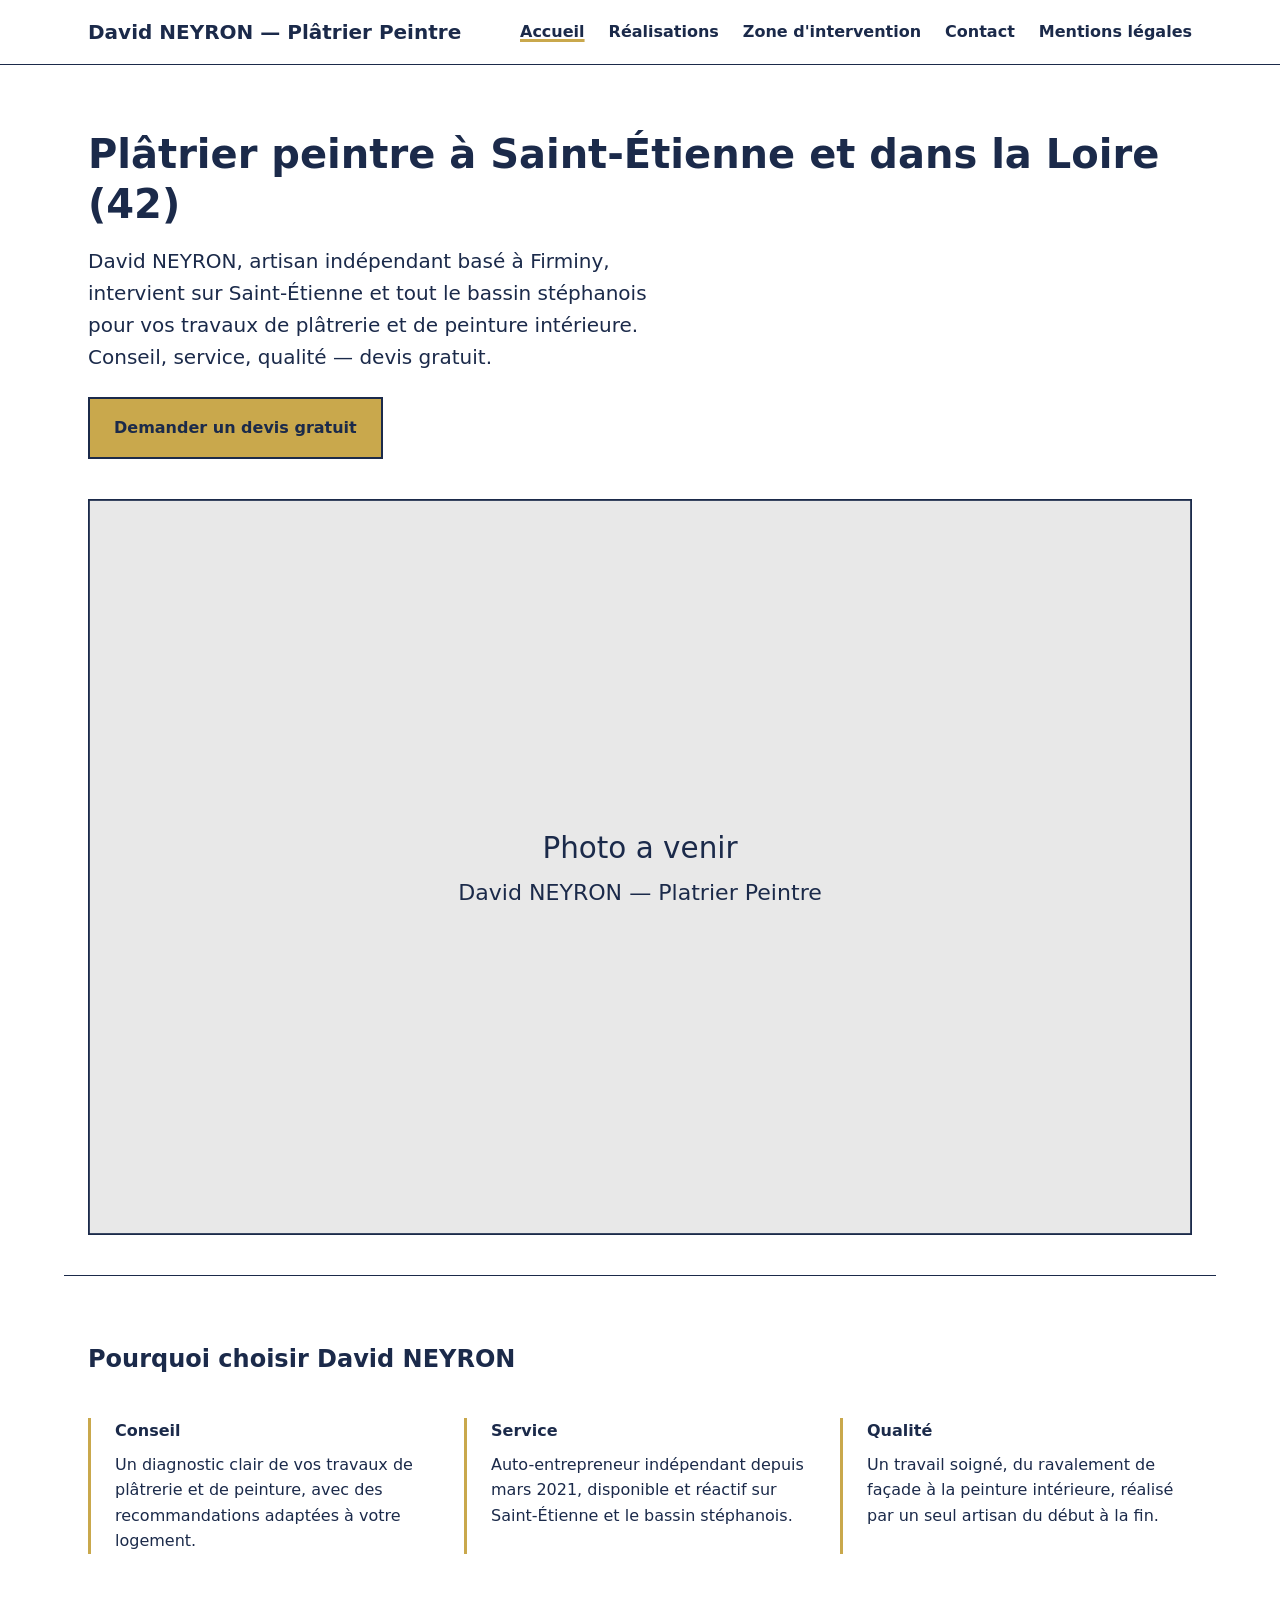
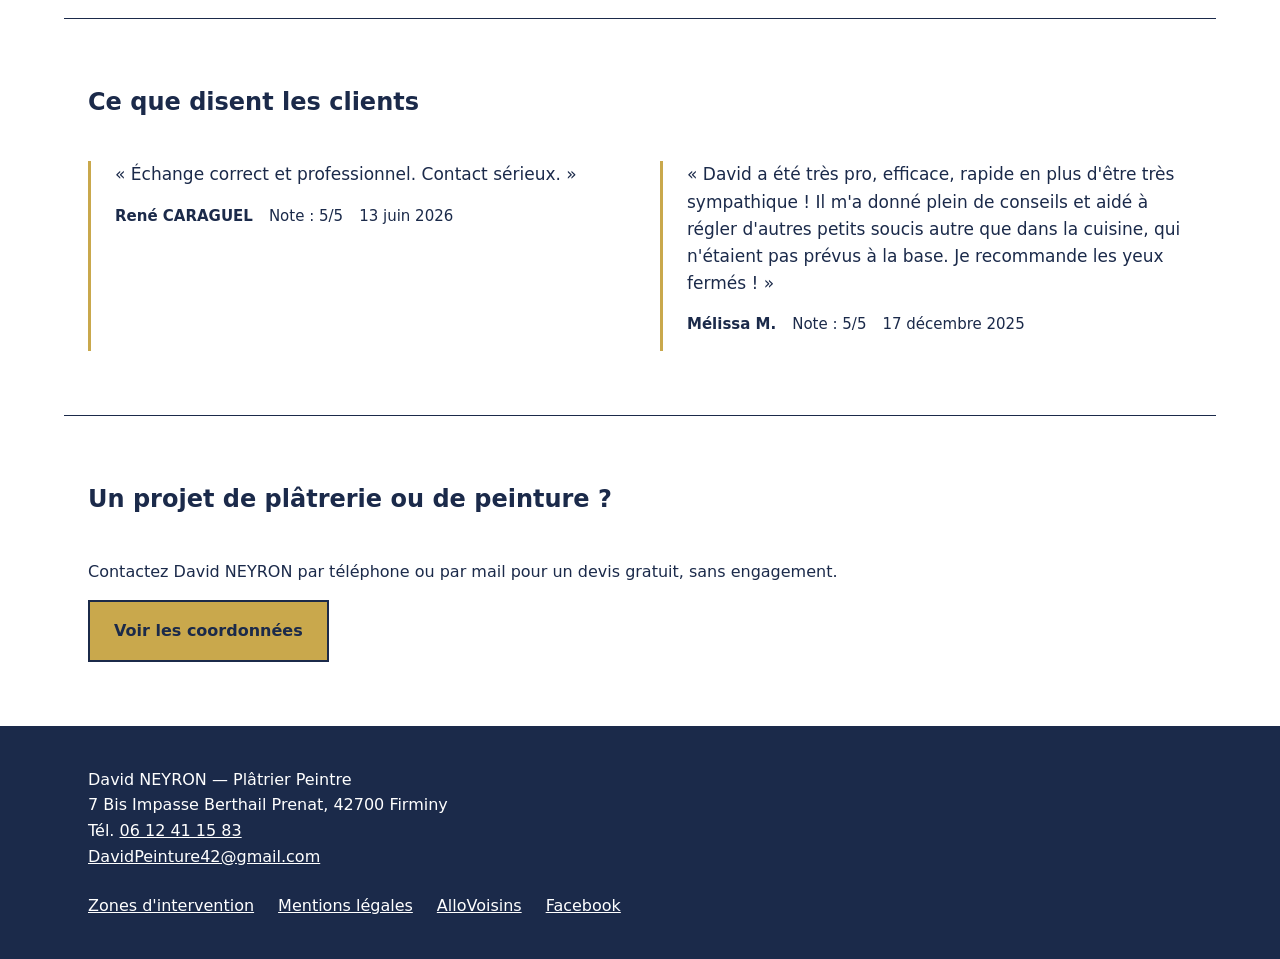
==== index.html @ 3b348916 "init" ====
<!DOCTYPE html>
<html lang="fr">
<head>
<meta charset="UTF-8">
<meta name="viewport" content="width=device-width, initial-scale=1.0">
<title>Plâtrier Peintre Saint-Étienne (42) | David NEYRON</title>
<meta name="description" content="David NEYRON, plâtrier peintre indépendant à Firminy, intervient à Saint-Étienne et dans tout le bassin stéphanois. Conseil, service, qualité. Devis gratuit.">
<link rel="canonical" href="https://davidpeinture42.github.io/">
<link rel="icon" type="image/svg+xml" href="images/favicon.svg">
<link rel="stylesheet" href="css/style.css">
<meta property="og:type" content="website">
<meta property="og:title" content="Plâtrier Peintre Saint-Étienne (42) | David NEYRON">
<meta property="og:description" content="Plâtrier peintre indépendant à Firminy (42), intervenant sur Saint-Étienne et le bassin stéphanois. Conseil, service, qualité. Devis gratuit.">
<meta property="og:url" content="https://davidpeinture42.github.io/">
<meta property="og:image" content="https://davidpeinture42.github.io/images/hero.svg">
<meta property="og:locale" content="fr_FR">
<meta name="twitter:card" content="summary">
<meta name="twitter:title" content="Plâtrier Peintre Saint-Étienne (42) | David NEYRON">
<meta name="twitter:description" content="Plâtrier peintre indépendant à Firminy (42), intervenant sur Saint-Étienne et le bassin stéphanois. Devis gratuit.">
<script type="application/ld+json">
{
  "@context": "https://schema.org",
  "@type": "HomeAndConstructionBusiness",
  "name": "David NEYRON - Plâtrier Peintre",
  "image": "https://davidpeinture42.github.io/images/hero.svg",
  "url": "https://davidpeinture42.github.io/",
  "telephone": "+33612411583",
  "email": "DavidPeinture42@gmail.com",
  "description": "Plâtrier peintre indépendant basé à Firminy, intervenant à Saint-Étienne et dans le bassin stéphanois. Conseil, service, qualité, devis gratuit.",
  "address": {
    "@type": "PostalAddress",
    "streetAddress": "7 Bis Impasse Berthail Prenat",
    "postalCode": "42700",
    "addressLocality": "Firminy",
    "addressCountry": "FR"
  },
  "foundingDate": "2021-03",
  "taxID": "89803024200017",
  "areaServed": [
    { "@type": "City", "name": "Saint-Étienne" },
    { "@type": "City", "name": "Firminy" },
    { "@type": "City", "name": "Rive-de-Gier" },
    { "@type": "City", "name": "Saint-Chamond" },
    { "@type": "City", "name": "Le Chambon-Feugerolles" },
    { "@type": "City", "name": "Unieux" },
    { "@type": "City", "name": "La Ricamarie" },
    { "@type": "City", "name": "Roche-la-Molière" },
    { "@type": "City", "name": "Saint-Just-Saint-Rambert" },
    { "@type": "City", "name": "Villars" }
  ],
  "sameAs": [
    "https://www.allovoisins.com/p/neyrondavid",
    "https://www.facebook.com/david.peinture.616060"
  ],
  "aggregateRating": {
    "@type": "AggregateRating",
    "ratingValue": "5",
    "bestRating": "5",
    "reviewCount": "2"
  },
  "review": [
    {
      "@type": "Review",
      "author": { "@type": "Person", "name": "René CARAGUEL" },
      "datePublished": "2026-06-13",
      "reviewRating": { "@type": "Rating", "ratingValue": "5", "bestRating": "5" },
      "reviewBody": "Échange correct et professionnel. Contact sérieux."
    },
    {
      "@type": "Review",
      "author": { "@type": "Person", "name": "Mélissa M." },
      "datePublished": "2025-12-17",
      "reviewRating": { "@type": "Rating", "ratingValue": "5", "bestRating": "5" },
      "reviewBody": "David a été très pro, efficace, rapide en plus d'être très sympathique. Il a donné plein de conseils et aidé à régler d'autres petits soucis non prévus à la base."
    }
  ]
}
</script>
</head>
<body>
<a class="skip-link" href="#main">Aller au contenu principal</a>
<header class="siteHeader">
  <div class="wrapper siteHeader__inner">
    <a class="siteHeader__brand" href="index.html">David NEYRON — Plâtrier Peintre</a>
    <nav aria-label="Navigation principale">
      <ul class="siteNav__list">
        <li><a class="siteNav__link" href="index.html" aria-current="page">Accueil</a></li>
        <li><a class="siteNav__link" href="interventions.html">Réalisations</a></li>
        <li><a class="siteNav__link" href="zones.html">Zone d'intervention</a></li>
        <li><a class="siteNav__link" href="contact.html">Contact</a></li>
        <li><a class="siteNav__link" href="mentions-legales.html">Mentions légales</a></li>
      </ul>
    </nav>
  </div>
</header>
<main id="main">
  <section class="hero wrapper">
    <h1 class="hero__title">Plâtrier peintre à Saint-Étienne et dans la Loire (42)</h1>
    <p class="hero__lead">David NEYRON, artisan indépendant basé à Firminy, intervient sur Saint-Étienne et tout le bassin stéphanois pour vos travaux de plâtrerie et de peinture intérieure. Conseil, service, qualité — devis gratuit.</p>
    <a class="btn" href="contact.html">Demander un devis gratuit</a>
    <div class="hero__media">
      <picture>
        <img src="images/hero.svg" alt="David NEYRON, plâtrier peintre, sur un chantier de rénovation à Firminy" width="1200" height="800" loading="eager" fetchpriority="high">
      </picture>
    </div>
  </section>

  <section class="section wrapper" aria-labelledby="atouts-title">
    <h2 class="section__title" id="atouts-title">Pourquoi choisir David NEYRON</h2>
    <ul class="valueList">
      <li class="valueList__item">
        <span class="valueList__term">Conseil</span>
        Un diagnostic clair de vos travaux de plâtrerie et de peinture, avec des recommandations adaptées à votre logement.
      </li>
      <li class="valueList__item">
        <span class="valueList__term">Service</span>
        Auto-entrepreneur indépendant depuis mars 2021, disponible et réactif sur Saint-Étienne et le bassin stéphanois.
      </li>
      <li class="valueList__item">
        <span class="valueList__term">Qualité</span>
        Un travail soigné, du ravalement de façade à la peinture intérieure, réalisé par un seul artisan du début à la fin.
      </li>
    </ul>
  </section>

  <section class="section wrapper" aria-labelledby="avis-title">
    <h2 class="section__title" id="avis-title">Ce que disent les clients</h2>
    <ul class="testimonialList">
      <li class="testimonial">
        <p class="testimonial__quote">« Échange correct et professionnel. Contact sérieux. »</p>
        <p class="testimonial__meta">
          <span class="testimonial__author">René CARAGUEL</span>
          <span class="testimonial__rating">Note : 5/5</span>
          <span>13 juin 2026</span>
        </p>
      </li>
      <li class="testimonial">
        <p class="testimonial__quote">« David a été très pro, efficace, rapide en plus d'être très sympathique ! Il m'a donné plein de conseils et aidé à régler d'autres petits soucis autre que dans la cuisine, qui n'étaient pas prévus à la base. Je recommande les yeux fermés ! »</p>
        <p class="testimonial__meta">
          <span class="testimonial__author">Mélissa M.</span>
          <span class="testimonial__rating">Note : 5/5</span>
          <span>17 décembre 2025</span>
        </p>
      </li>
    </ul>
  </section>

  <section class="section wrapper" aria-labelledby="cta-title">
    <h2 class="section__title" id="cta-title">Un projet de plâtrerie ou de peinture ?</h2>
    <p>Contactez David NEYRON par téléphone ou par mail pour un devis gratuit, sans engagement.</p>
    <a class="btn" href="contact.html">Voir les coordonnées</a>
  </section>
</main>
<footer class="siteFooter">
  <div class="wrapper">
    <address class="siteFooter__nap">
      David NEYRON — Plâtrier Peintre<br>
      7 Bis Impasse Berthail Prenat, 42700 Firminy<br>
      Tél. <a href="tel:+33612411583">06 12 41 15 83</a><br>
      <a href="mailto:DavidPeinture42@gmail.com">DavidPeinture42@gmail.com</a>
    </address>
    <ul class="siteFooter__nav">
      <li><a href="zones.html">Zones d'intervention</a></li>
      <li><a href="mentions-legales.html">Mentions légales</a></li>
      <li><a href="https://www.allovoisins.com/p/neyrondavid">AlloVoisins</a></li>
      <li><a href="https://www.facebook.com/david.peinture.616060">Facebook</a></li>
    </ul>
  </div>
</footer>
</body>
</html>
---- css/style.css ----
:root {
  --color-bg: #FFFFFF;
  --color-main: #1B2A4A;
  --color-accent: #C9A84C;
  --space-xs: 0.5rem;
  --space-sm: 1rem;
  --space-md: 1.5rem;
  --space-lg: 2.5rem;
  --space-xl: 4rem;
  --maxWidth: 72rem;
}

* {
  box-sizing: border-box;
}

html {
  -webkit-text-size-adjust: 100%;
}

body {
  margin: 0;
  font-family: system-ui, -apple-system, sans-serif;
  color: var(--color-main);
  background-color: var(--color-bg);
  line-height: 1.6;
}

img {
  max-width: 100%;
  height: auto;
  display: block;
}

a {
  color: var(--color-main);
  text-decoration: underline;
}

a:hover {
  color: var(--color-accent);
}

a:focus-visible,
button:focus-visible,
.btn:focus-visible {
  outline: 3px solid var(--color-main);
  outline-offset: 2px;
}

.skip-link {
  position: absolute;
  left: -999px;
  top: 0;
  background-color: var(--color-bg);
  color: var(--color-main);
  padding: var(--space-xs) var(--space-sm);
  z-index: 10;
}

.skip-link:focus {
  left: var(--space-sm);
  top: var(--space-sm);
}

.wrapper {
  max-width: var(--maxWidth);
  margin-inline: auto;
  padding-inline: var(--space-md);
}

.siteHeader {
  border-bottom: 1px solid var(--color-main);
  padding-block: var(--space-sm);
}

.siteHeader__inner {
  display: flex;
  flex-direction: column;
  gap: var(--space-sm);
}

.siteHeader__brand {
  font-size: 1.25rem;
  font-weight: 700;
  text-decoration: none;
  color: var(--color-main);
}

.siteNav__list {
  list-style: none;
  margin: 0;
  padding: 0;
  display: flex;
  flex-wrap: wrap;
  gap: var(--space-sm) var(--space-md);
}

.siteNav__link {
  text-decoration: none;
  color: var(--color-main);
  font-weight: 600;
}

.siteNav__link:hover,
.siteNav__link:focus-visible {
  color: var(--color-accent);
}

.siteNav__link[aria-current="page"] {
  text-decoration: underline;
  text-decoration-color: var(--color-accent);
  text-decoration-thickness: 3px;
}

main {
  display: block;
}

.hero {
  padding-block: var(--space-xl) var(--space-lg);
}

.hero__title {
  font-size: 1.75rem;
  line-height: 1.25;
  margin: 0 0 var(--space-sm) 0;
}

.hero__lead {
  font-size: 1.125rem;
  margin: 0 0 var(--space-md) 0;
  max-width: 38rem;
}

.hero__media {
  margin-top: var(--space-lg);
}

.btn {
  display: inline-block;
  background-color: var(--color-accent);
  color: var(--color-main);
  text-decoration: none;
  font-weight: 700;
  padding: var(--space-sm) var(--space-md);
  border: 2px solid var(--color-main);
  border-radius: 0;
}

.btn:hover {
  background-color: var(--color-main);
  color: var(--color-bg);
}

.btn:focus-visible {
  outline: 3px solid var(--color-main);
  outline-offset: 3px;
}

.section {
  padding-block: var(--space-xl);
  border-top: 1px solid var(--color-main);
}

.section__title {
  font-size: 1.5rem;
  margin: 0 0 var(--space-lg) 0;
}

.valueList {
  list-style: none;
  margin: 0;
  padding: 0;
  display: flex;
  flex-direction: column;
  gap: var(--space-md);
}

.valueList__item {
  padding-left: var(--space-md);
  border-left: 3px solid var(--color-accent);
}

.valueList__term {
  display: block;
  font-weight: 700;
  margin-bottom: var(--space-xs);
}

.testimonialList {
  list-style: none;
  margin: 0;
  padding: 0;
  display: flex;
  flex-direction: column;
  gap: var(--space-lg);
}

.testimonial {
  border-left: 3px solid var(--color-accent);
  padding-left: var(--space-md);
}

.testimonial__quote {
  margin: 0 0 var(--space-xs) 0;
  font-size: 1.0625rem;
}

.testimonial__meta {
  display: flex;
  flex-wrap: wrap;
  gap: var(--space-xs) var(--space-sm);
  font-size: 0.9375rem;
}

.testimonial__author {
  font-weight: 700;
}

.testimonial__rating {
  color: var(--color-main);
}

.cardList {
  list-style: none;
  margin: 0;
  padding: 0;
  display: flex;
  flex-direction: column;
  gap: var(--space-xl);
}

.card {
  border: 1px solid var(--color-main);
  padding: var(--space-md);
}

.card__title {
  font-size: 1.25rem;
  margin: 0 0 var(--space-sm) 0;
}

.card__location {
  font-weight: 400;
  font-size: 1rem;
}

.card__compare {
  display: flex;
  flex-direction: column;
  gap: var(--space-sm);
  margin-bottom: var(--space-sm);
}

.card__figure {
  margin: 0;
}

.card__figcaption {
  margin-top: var(--space-xs);
  font-size: 0.9375rem;
  font-weight: 600;
}

.card__description {
  margin: 0;
}

.zoneList {
  list-style: none;
  margin: 0;
  padding: 0;
  display: flex;
  flex-direction: column;
  gap: var(--space-md);
}

.zoneList__item {
  border-left: 3px solid var(--color-accent);
  padding-left: var(--space-md);
}

.zoneList__name {
  font-weight: 700;
  margin: 0 0 var(--space-xs) 0;
}

.legal__section {
  margin-bottom: var(--space-lg);
}

.legal__sectionTitle {
  font-size: 1.125rem;
}

.contactList {
  list-style: none;
  margin: 0;
  padding: 0;
  display: flex;
  flex-direction: column;
  gap: var(--space-md);
}

.contactList__item {
  display: flex;
  flex-direction: column;
  gap: var(--space-xs);
}

.contactList__label {
  font-weight: 700;
}

.siteFooter {
  border-top: 1px solid var(--color-main);
  padding-block: var(--space-lg);
  background-color: var(--color-main);
  color: var(--color-bg);
}

.siteFooter a {
  color: var(--color-bg);
}

.siteFooter a:hover,
.siteFooter a:focus-visible {
  color: var(--color-accent);
}

.siteFooter__nap {
  margin: 0 0 var(--space-md) 0;
  font-style: normal;
}

.siteFooter__nav {
  list-style: none;
  margin: 0;
  padding: 0;
  display: flex;
  flex-wrap: wrap;
  gap: var(--space-sm) var(--space-md);
}

@media (min-width: 48rem) {
  .siteHeader__inner {
    flex-direction: row;
    align-items: center;
    justify-content: space-between;
  }

  .hero__title {
    font-size: 2.5rem;
  }

  .hero__lead {
    font-size: 1.25rem;
  }

  .card__compare {
    flex-direction: row;
  }

  .card__figure {
    flex: 1;
  }

  .valueList,
  .testimonialList {
    flex-direction: row;
  }

  .valueList__item,
  .testimonial {
    flex: 1;
  }
}
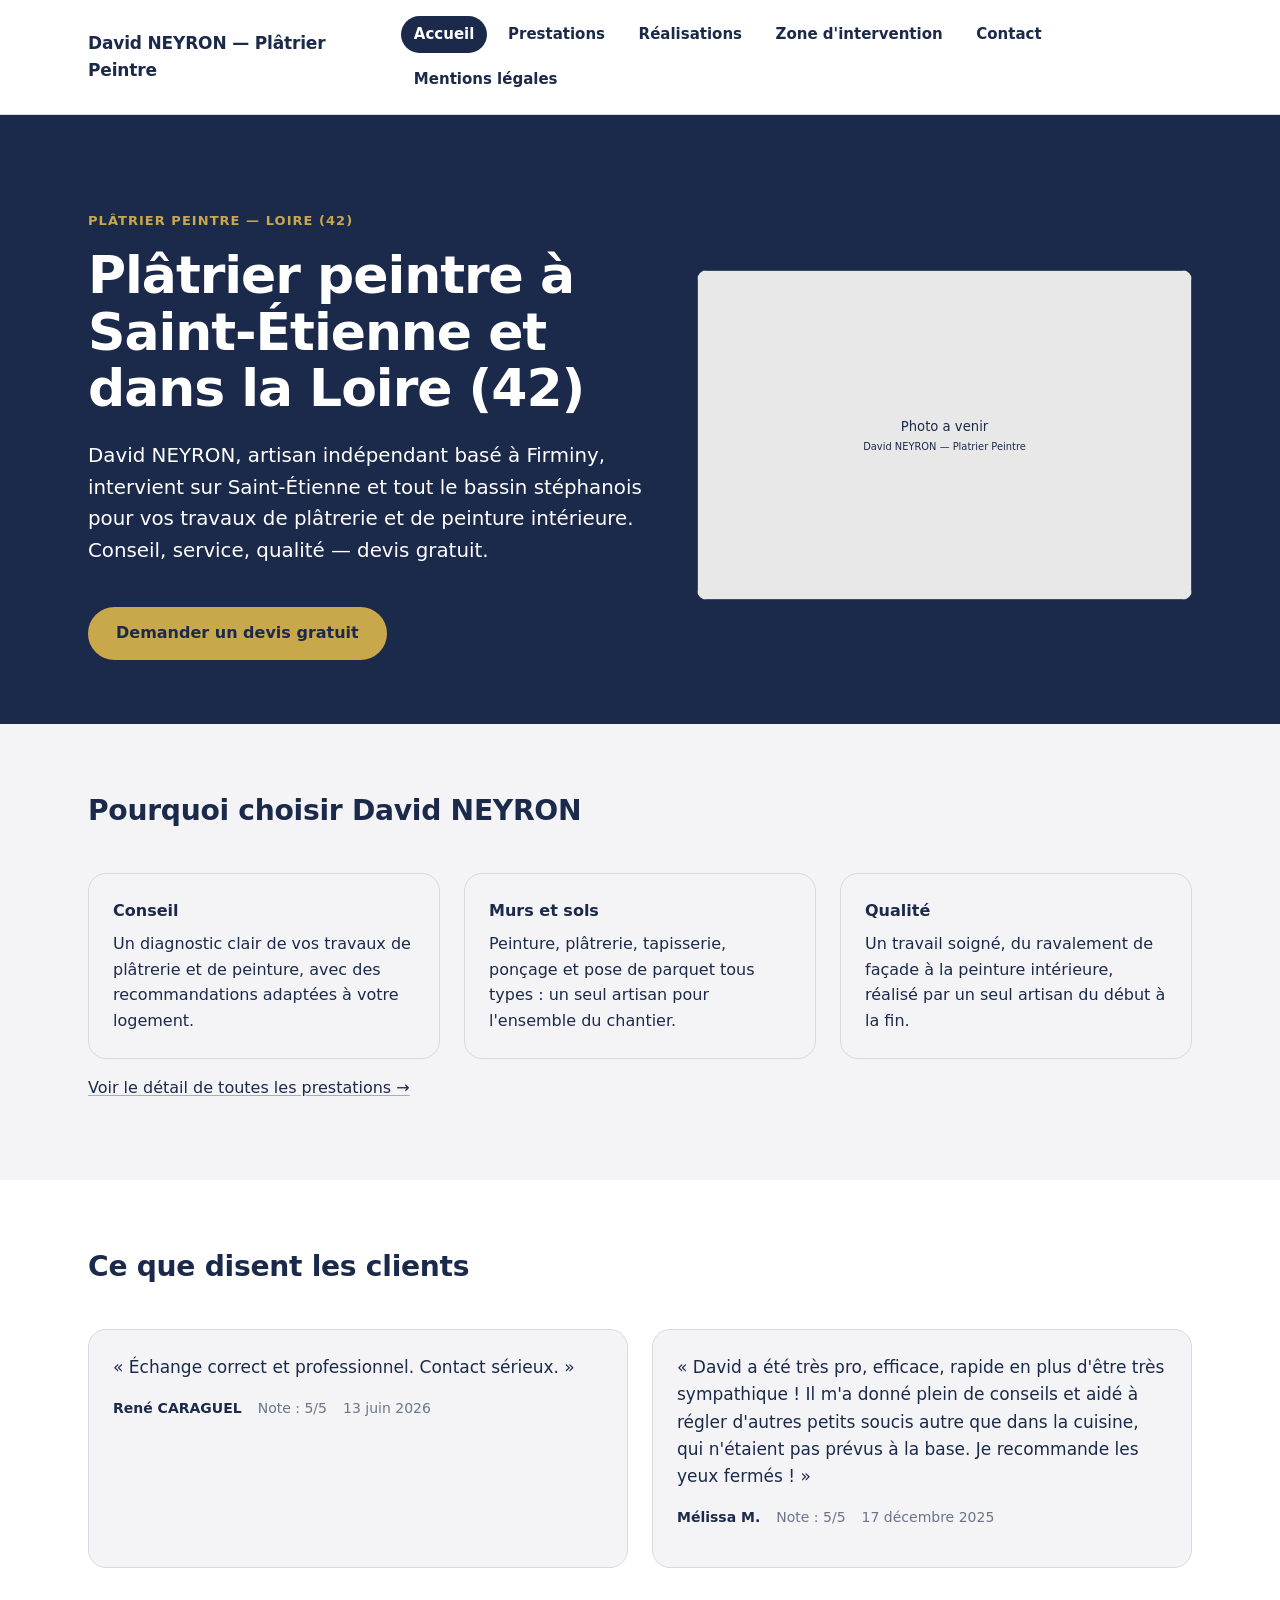
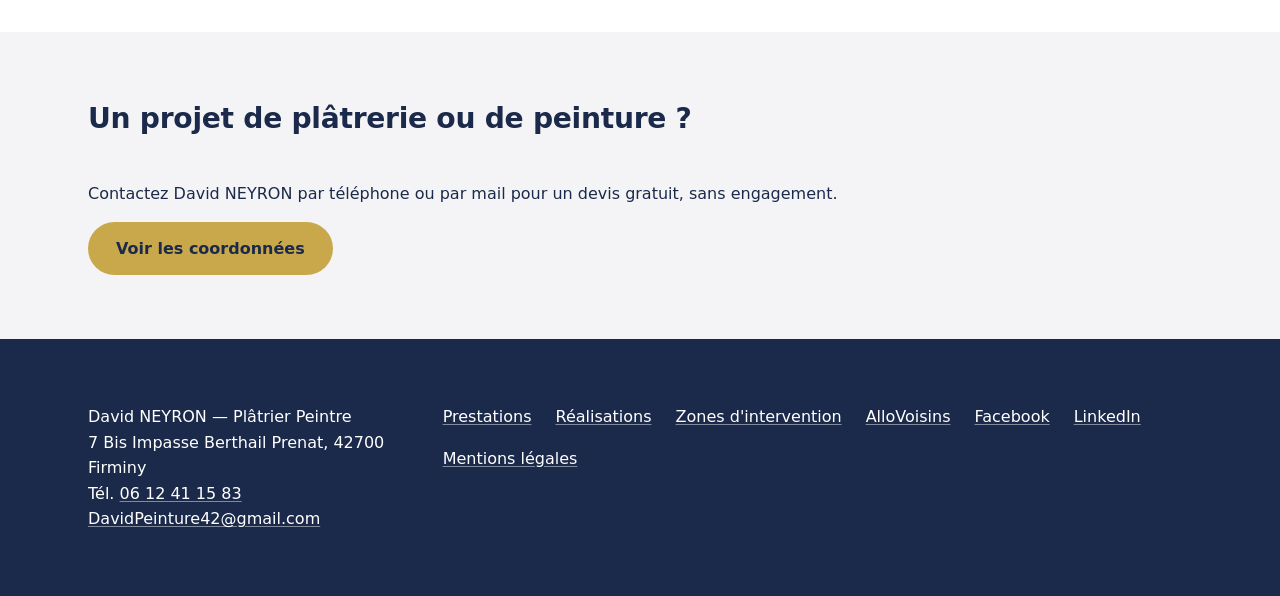
==== commit 4fceadd8: "wip" ====
--- a/index.html
+++ b/index.html
@@ -50,7 +50,8 @@
   ],
   "sameAs": [
     "https://www.allovoisins.com/p/neyrondavid",
-    "https://www.facebook.com/david.peinture.616060"
+    "https://www.facebook.com/david.peinture.616060",
+    "https://www.linkedin.com/in/david-neyron-6ab323172/"
   ],
   "aggregateRating": {
     "@type": "AggregateRating",
@@ -85,6 +86,7 @@
     <nav aria-label="Navigation principale">
       <ul class="siteNav__list">
         <li><a class="siteNav__link" href="index.html" aria-current="page">Accueil</a></li>
+        <li><a class="siteNav__link" href="prestations.html">Prestations</a></li>
         <li><a class="siteNav__link" href="interventions.html">Réalisations</a></li>
         <li><a class="siteNav__link" href="zones.html">Zone d'intervention</a></li>
         <li><a class="siteNav__link" href="contact.html">Contact</a></li>
@@ -94,39 +96,47 @@
   </div>
 </header>
 <main id="main">
-  <section class="hero wrapper">
-    <h1 class="hero__title">Plâtrier peintre à Saint-Étienne et dans la Loire (42)</h1>
-    <p class="hero__lead">David NEYRON, artisan indépendant basé à Firminy, intervient sur Saint-Étienne et tout le bassin stéphanois pour vos travaux de plâtrerie et de peinture intérieure. Conseil, service, qualité — devis gratuit.</p>
-    <a class="btn" href="contact.html">Demander un devis gratuit</a>
-    <div class="hero__media">
-      <picture>
-        <img src="images/hero.svg" alt="David NEYRON, plâtrier peintre, sur un chantier de rénovation à Firminy" width="1200" height="800" loading="eager" fetchpriority="high">
-      </picture>
+  <section class="hero hero--withMedia">
+    <div class="wrapper hero__inner">
+      <div class="hero__content">
+        <p class="eyebrow">Plâtrier peintre — Loire (42)</p>
+        <h1 class="hero__title">Plâtrier peintre à Saint-Étienne et dans la Loire (42)</h1>
+        <p class="hero__lead">David NEYRON, artisan indépendant basé à Firminy, intervient sur Saint-Étienne et tout le bassin stéphanois pour vos travaux de plâtrerie et de peinture intérieure. Conseil, service, qualité — devis gratuit.</p>
+        <a class="btn" href="contact.html">Demander un devis gratuit</a>
+      </div>
+      <div class="hero__media">
+        <picture>
+          <img src="images/hero.svg" alt="David NEYRON, plâtrier peintre, sur un chantier de rénovation à Firminy" width="1200" height="800" loading="eager" fetchpriority="high">
+        </picture>
+      </div>
     </div>
   </section>
 
-  <section class="section wrapper" aria-labelledby="atouts-title">
-    <h2 class="section__title" id="atouts-title">Pourquoi choisir David NEYRON</h2>
-    <ul class="valueList">
-      <li class="valueList__item">
-        <span class="valueList__term">Conseil</span>
-        Un diagnostic clair de vos travaux de plâtrerie et de peinture, avec des recommandations adaptées à votre logement.
-      </li>
-      <li class="valueList__item">
-        <span class="valueList__term">Service</span>
-        Auto-entrepreneur indépendant depuis mars 2021, disponible et réactif sur Saint-Étienne et le bassin stéphanois.
-      </li>
-      <li class="valueList__item">
-        <span class="valueList__term">Qualité</span>
-        Un travail soigné, du ravalement de façade à la peinture intérieure, réalisé par un seul artisan du début à la fin.
-      </li>
-    </ul>
+  <section class="section section--tint" aria-labelledby="atouts-title">
+    <div class="wrapper">
+      <h2 class="section__title" id="atouts-title">Pourquoi choisir David NEYRON</h2>
+      <ul class="valueList">
+        <li class="tile valueList__item">
+          <span class="valueList__term">Conseil</span>
+          Un diagnostic clair de vos travaux de plâtrerie et de peinture, avec des recommandations adaptées à votre logement.
+        </li>
+        <li class="tile valueList__item">
+          <span class="valueList__term">Murs et sols</span>
+          Peinture, plâtrerie, tapisserie, ponçage et pose de parquet tous types : un seul artisan pour l'ensemble du chantier.
+        </li>
+        <li class="tile valueList__item">
+          <span class="valueList__term">Qualité</span>
+          Un travail soigné, du ravalement de façade à la peinture intérieure, réalisé par un seul artisan du début à la fin.
+        </li>
+      </ul>
+      <p><a href="prestations.html">Voir le détail de toutes les prestations →</a></p>
+    </div>
   </section>
 
   <section class="section wrapper" aria-labelledby="avis-title">
     <h2 class="section__title" id="avis-title">Ce que disent les clients</h2>
     <ul class="testimonialList">
-      <li class="testimonial">
+      <li class="tile testimonial">
         <p class="testimonial__quote">« Échange correct et professionnel. Contact sérieux. »</p>
         <p class="testimonial__meta">
           <span class="testimonial__author">René CARAGUEL</span>
@@ -134,7 +144,7 @@
           <span>13 juin 2026</span>
         </p>
       </li>
-      <li class="testimonial">
+      <li class="tile testimonial">
         <p class="testimonial__quote">« David a été très pro, efficace, rapide en plus d'être très sympathique ! Il m'a donné plein de conseils et aidé à régler d'autres petits soucis autre que dans la cuisine, qui n'étaient pas prévus à la base. Je recommande les yeux fermés ! »</p>
         <p class="testimonial__meta">
           <span class="testimonial__author">Mélissa M.</span>
@@ -145,14 +155,16 @@
     </ul>
   </section>
 
-  <section class="section wrapper" aria-labelledby="cta-title">
-    <h2 class="section__title" id="cta-title">Un projet de plâtrerie ou de peinture ?</h2>
-    <p>Contactez David NEYRON par téléphone ou par mail pour un devis gratuit, sans engagement.</p>
-    <a class="btn" href="contact.html">Voir les coordonnées</a>
+  <section class="section section--tint" aria-labelledby="cta-title">
+    <div class="wrapper">
+      <h2 class="section__title" id="cta-title">Un projet de plâtrerie ou de peinture ?</h2>
+      <p>Contactez David NEYRON par téléphone ou par mail pour un devis gratuit, sans engagement.</p>
+      <a class="btn" href="contact.html">Voir les coordonnées</a>
+    </div>
   </section>
 </main>
 <footer class="siteFooter">
-  <div class="wrapper">
+  <div class="wrapper siteFooter__inner">
     <address class="siteFooter__nap">
       David NEYRON — Plâtrier Peintre<br>
       7 Bis Impasse Berthail Prenat, 42700 Firminy<br>
@@ -160,10 +172,13 @@
       <a href="mailto:DavidPeinture42@gmail.com">DavidPeinture42@gmail.com</a>
     </address>
     <ul class="siteFooter__nav">
+      <li><a href="prestations.html">Prestations</a></li>
+      <li><a href="interventions.html">Réalisations</a></li>
       <li><a href="zones.html">Zones d'intervention</a></li>
-      <li><a href="mentions-legales.html">Mentions légales</a></li>
       <li><a href="https://www.allovoisins.com/p/neyrondavid">AlloVoisins</a></li>
       <li><a href="https://www.facebook.com/david.peinture.616060">Facebook</a></li>
+      <li><a href="https://www.linkedin.com/in/david-neyron-6ab323172/">LinkedIn</a></li>
+      <li><a href="mentions-legales.html">Mentions légales</a></li>
     </ul>
   </div>
 </footer>
--- a/css/style.css
+++ b/css/style.css
@@ -2,12 +2,18 @@
   --color-bg: #FFFFFF;
   --color-main: #1B2A4A;
   --color-accent: #C9A84C;
+  --color-surface: color-mix(in srgb, var(--color-main) 5%, white);
+  --color-border: color-mix(in srgb, var(--color-main) 18%, white);
+  --color-muted: color-mix(in srgb, var(--color-main) 65%, white);
   --space-xs: 0.5rem;
   --space-sm: 1rem;
   --space-md: 1.5rem;
   --space-lg: 2.5rem;
   --space-xl: 4rem;
+  --space-2xl: 6rem;
   --maxWidth: 72rem;
+  --radius: 10px;
+  --radius-lg: 18px;
 }
 
 * {
@@ -30,11 +36,14 @@
   max-width: 100%;
   height: auto;
   display: block;
+  border-radius: var(--radius);
 }
 
 a {
   color: var(--color-main);
   text-decoration: underline;
+  text-decoration-color: color-mix(in srgb, var(--color-main) 35%, transparent);
+  text-underline-offset: 0.15em;
 }
 
 a:hover {
@@ -45,7 +54,7 @@
 button:focus-visible,
 .btn:focus-visible {
   outline: 3px solid var(--color-main);
-  outline-offset: 2px;
+  outline-offset: 3px;
 }
 
 .skip-link {
@@ -55,7 +64,7 @@
   background-color: var(--color-bg);
   color: var(--color-main);
   padding: var(--space-xs) var(--space-sm);
-  z-index: 10;
+  z-index: 20;
 }
 
 .skip-link:focus {
@@ -69,8 +78,26 @@
   padding-inline: var(--space-md);
 }
 
+.eyebrow {
+  display: block;
+  margin: 0 0 var(--space-sm) 0;
+  font-size: 0.8125rem;
+  font-weight: 700;
+  letter-spacing: 0.08em;
+  text-transform: uppercase;
+  color: var(--color-accent);
+}
+
+.eyebrow--onLight {
+  color: var(--color-muted);
+}
+
 .siteHeader {
-  border-bottom: 1px solid var(--color-main);
+  position: sticky;
+  top: 0;
+  z-index: 10;
+  background-color: var(--color-bg);
+  border-bottom: 1px solid var(--color-border);
   padding-block: var(--space-sm);
 }
 
@@ -81,8 +108,9 @@
 }
 
 .siteHeader__brand {
-  font-size: 1.25rem;
-  font-weight: 700;
+  font-size: 1.0625rem;
+  font-weight: 700;
+  letter-spacing: -0.01em;
   text-decoration: none;
   color: var(--color-main);
 }
@@ -93,24 +121,29 @@
   padding: 0;
   display: flex;
   flex-wrap: wrap;
-  gap: var(--space-sm) var(--space-md);
+  gap: var(--space-xs);
+  font-size: 0.9375rem;
 }
 
 .siteNav__link {
+  display: inline-block;
   text-decoration: none;
   color: var(--color-main);
   font-weight: 600;
+  padding: 0.4rem 0.8rem;
+  border-radius: 999px;
+  transition: background-color 0.15s ease, color 0.15s ease;
 }
 
 .siteNav__link:hover,
 .siteNav__link:focus-visible {
-  color: var(--color-accent);
+  background-color: var(--color-surface);
+  color: var(--color-main);
 }
 
 .siteNav__link[aria-current="page"] {
-  text-decoration: underline;
-  text-decoration-color: var(--color-accent);
-  text-decoration-thickness: 3px;
+  background-color: var(--color-main);
+  color: var(--color-bg);
 }
 
 main {
@@ -118,23 +151,44 @@
 }
 
 .hero {
-  padding-block: var(--space-xl) var(--space-lg);
+  background-color: var(--color-main);
+  color: var(--color-bg);
+}
+
+.hero__inner {
+  padding-block: var(--space-2xl) var(--space-xl);
+  display: grid;
+  gap: var(--space-lg);
 }
 
 .hero__title {
-  font-size: 1.75rem;
-  line-height: 1.25;
-  margin: 0 0 var(--space-sm) 0;
+  margin: 0 0 var(--space-md) 0;
+  font-size: clamp(2rem, 1.45rem + 2.5vw, 3.25rem);
+  font-weight: 800;
+  letter-spacing: -0.02em;
+  line-height: 1.08;
 }
 
 .hero__lead {
-  font-size: 1.125rem;
-  margin: 0 0 var(--space-md) 0;
-  max-width: 38rem;
+  margin: 0 0 var(--space-lg) 0;
+  max-width: 36rem;
+  font-size: clamp(1.0625rem, 1rem + 0.3vw, 1.25rem);
+  color: var(--color-bg);
 }
 
 .hero__media {
-  margin-top: var(--space-lg);
+  margin-top: var(--space-sm);
+}
+
+@media (min-width: 48rem) {
+  .hero--withMedia .hero__inner {
+    grid-template-columns: 1.15fr 1fr;
+    align-items: center;
+  }
+
+  .hero--withMedia .hero__media {
+    margin-top: 0;
+  }
 }
 
 .btn {
@@ -143,9 +197,9 @@
   color: var(--color-main);
   text-decoration: none;
   font-weight: 700;
-  padding: var(--space-sm) var(--space-md);
-  border: 2px solid var(--color-main);
-  border-radius: 0;
+  padding: 0.85rem 1.75rem;
+  border-radius: 999px;
+  transition: background-color 0.15s ease, color 0.15s ease;
 }
 
 .btn:hover {
@@ -154,32 +208,59 @@
 }
 
 .btn:focus-visible {
-  outline: 3px solid var(--color-main);
+  outline: 3px solid var(--color-accent);
   outline-offset: 3px;
 }
 
 .section {
   padding-block: var(--space-xl);
-  border-top: 1px solid var(--color-main);
+}
+
+.section--tint {
+  background-color: var(--color-surface);
 }
 
 .section__title {
-  font-size: 1.5rem;
   margin: 0 0 var(--space-lg) 0;
+  font-size: clamp(1.375rem, 1.2rem + 0.7vw, 1.875rem);
+  font-weight: 800;
+  letter-spacing: -0.01em;
+}
+
+.tile {
+  background-color: var(--color-surface);
+  border: 1px solid var(--color-border);
+  border-radius: var(--radius-lg);
+  padding: var(--space-md);
+}
+
+.serviceList {
+  display: grid;
+  grid-template-columns: 1fr;
+  gap: var(--space-md);
+  list-style: none;
+  margin: 0;
+  padding: 0;
+}
+
+.serviceList__title {
+  margin: 0 0 var(--space-xs) 0;
+  font-size: 1.0625rem;
+  font-weight: 700;
+}
+
+.serviceList__item p {
+  margin: 0;
+  color: var(--color-muted);
 }
 
 .valueList {
-  list-style: none;
-  margin: 0;
-  padding: 0;
-  display: flex;
-  flex-direction: column;
+  display: grid;
+  grid-template-columns: 1fr;
   gap: var(--space-md);
-}
-
-.valueList__item {
-  padding-left: var(--space-md);
-  border-left: 3px solid var(--color-accent);
+  list-style: none;
+  margin: 0;
+  padding: 0;
 }
 
 .valueList__term {
@@ -189,21 +270,16 @@
 }
 
 .testimonialList {
-  list-style: none;
-  margin: 0;
-  padding: 0;
-  display: flex;
-  flex-direction: column;
-  gap: var(--space-lg);
-}
-
-.testimonial {
-  border-left: 3px solid var(--color-accent);
-  padding-left: var(--space-md);
+  display: grid;
+  grid-template-columns: 1fr;
+  gap: var(--space-md);
+  list-style: none;
+  margin: 0;
+  padding: 0;
 }
 
 .testimonial__quote {
-  margin: 0 0 var(--space-xs) 0;
+  margin: 0 0 var(--space-sm) 0;
   font-size: 1.0625rem;
 }
 
@@ -211,14 +287,12 @@
   display: flex;
   flex-wrap: wrap;
   gap: var(--space-xs) var(--space-sm);
-  font-size: 0.9375rem;
+  font-size: 0.875rem;
+  color: var(--color-muted);
 }
 
 .testimonial__author {
   font-weight: 700;
-}
-
-.testimonial__rating {
   color: var(--color-main);
 }
 
@@ -232,25 +306,29 @@
 }
 
 .card {
-  border: 1px solid var(--color-main);
-  padding: var(--space-md);
+  background-color: var(--color-surface);
+  border: 1px solid var(--color-border);
+  border-radius: var(--radius-lg);
+  padding: var(--space-lg);
 }
 
 .card__title {
-  font-size: 1.25rem;
-  margin: 0 0 var(--space-sm) 0;
+  margin: 0 0 var(--space-md) 0;
+  font-size: 1.375rem;
+  font-weight: 800;
 }
 
 .card__location {
   font-weight: 400;
   font-size: 1rem;
+  color: var(--color-muted);
 }
 
 .card__compare {
   display: flex;
   flex-direction: column;
   gap: var(--space-sm);
-  margin-bottom: var(--space-sm);
+  margin-bottom: var(--space-md);
 }
 
 .card__figure {
@@ -259,8 +337,9 @@
 
 .card__figcaption {
   margin-top: var(--space-xs);
-  font-size: 0.9375rem;
-  font-weight: 600;
+  font-size: 0.875rem;
+  font-weight: 700;
+  color: var(--color-muted);
 }
 
 .card__description {
@@ -268,22 +347,17 @@
 }
 
 .zoneList {
-  list-style: none;
-  margin: 0;
-  padding: 0;
-  display: flex;
-  flex-direction: column;
+  display: grid;
+  grid-template-columns: 1fr;
   gap: var(--space-md);
-}
-
-.zoneList__item {
-  border-left: 3px solid var(--color-accent);
-  padding-left: var(--space-md);
+  list-style: none;
+  margin: 0;
+  padding: 0;
 }
 
 .zoneList__name {
-  font-weight: 700;
   margin: 0 0 var(--space-xs) 0;
+  font-weight: 700;
 }
 
 .legal__section {
@@ -292,15 +366,27 @@
 
 .legal__sectionTitle {
   font-size: 1.125rem;
+  font-weight: 800;
+}
+
+.contactPrimary {
+  display: flex;
+  flex-direction: column;
+  gap: var(--space-sm);
+  margin-bottom: var(--space-lg);
+}
+
+.contactPrimary__action {
+  text-align: center;
 }
 
 .contactList {
-  list-style: none;
-  margin: 0;
-  padding: 0;
-  display: flex;
-  flex-direction: column;
+  display: grid;
+  grid-template-columns: 1fr;
   gap: var(--space-md);
+  list-style: none;
+  margin: 0;
+  padding: 0;
 }
 
 .contactList__item {
@@ -311,17 +397,28 @@
 
 .contactList__label {
   font-weight: 700;
+  font-size: 0.875rem;
+  letter-spacing: 0.02em;
+  text-transform: uppercase;
+  color: var(--color-muted);
 }
 
 .siteFooter {
   border-top: 1px solid var(--color-main);
-  padding-block: var(--space-lg);
   background-color: var(--color-main);
   color: var(--color-bg);
 }
 
+.siteFooter__inner {
+  padding-block: var(--space-xl);
+  display: flex;
+  flex-direction: column;
+  gap: var(--space-lg);
+}
+
 .siteFooter a {
   color: var(--color-bg);
+  text-decoration-color: color-mix(in srgb, var(--color-bg) 45%, transparent);
 }
 
 .siteFooter a:hover,
@@ -330,7 +427,7 @@
 }
 
 .siteFooter__nap {
-  margin: 0 0 var(--space-md) 0;
+  margin: 0;
   font-style: normal;
 }
 
@@ -350,12 +447,24 @@
     justify-content: space-between;
   }
 
-  .hero__title {
-    font-size: 2.5rem;
-  }
-
-  .hero__lead {
-    font-size: 1.25rem;
+  .valueList {
+    grid-template-columns: repeat(3, 1fr);
+  }
+
+  .serviceList {
+    grid-template-columns: repeat(2, 1fr);
+  }
+
+  .testimonialList {
+    grid-template-columns: repeat(2, 1fr);
+  }
+
+  .zoneList {
+    grid-template-columns: repeat(2, 1fr);
+  }
+
+  .contactList {
+    grid-template-columns: repeat(2, 1fr);
   }
 
   .card__compare {
@@ -366,13 +475,17 @@
     flex: 1;
   }
 
-  .valueList,
-  .testimonialList {
+  .contactPrimary {
     flex-direction: row;
   }
 
-  .valueList__item,
-  .testimonial {
+  .contactPrimary__action {
     flex: 1;
   }
-}
+
+  .siteFooter__inner {
+    flex-direction: row;
+    justify-content: space-between;
+    align-items: flex-start;
+  }
+}
